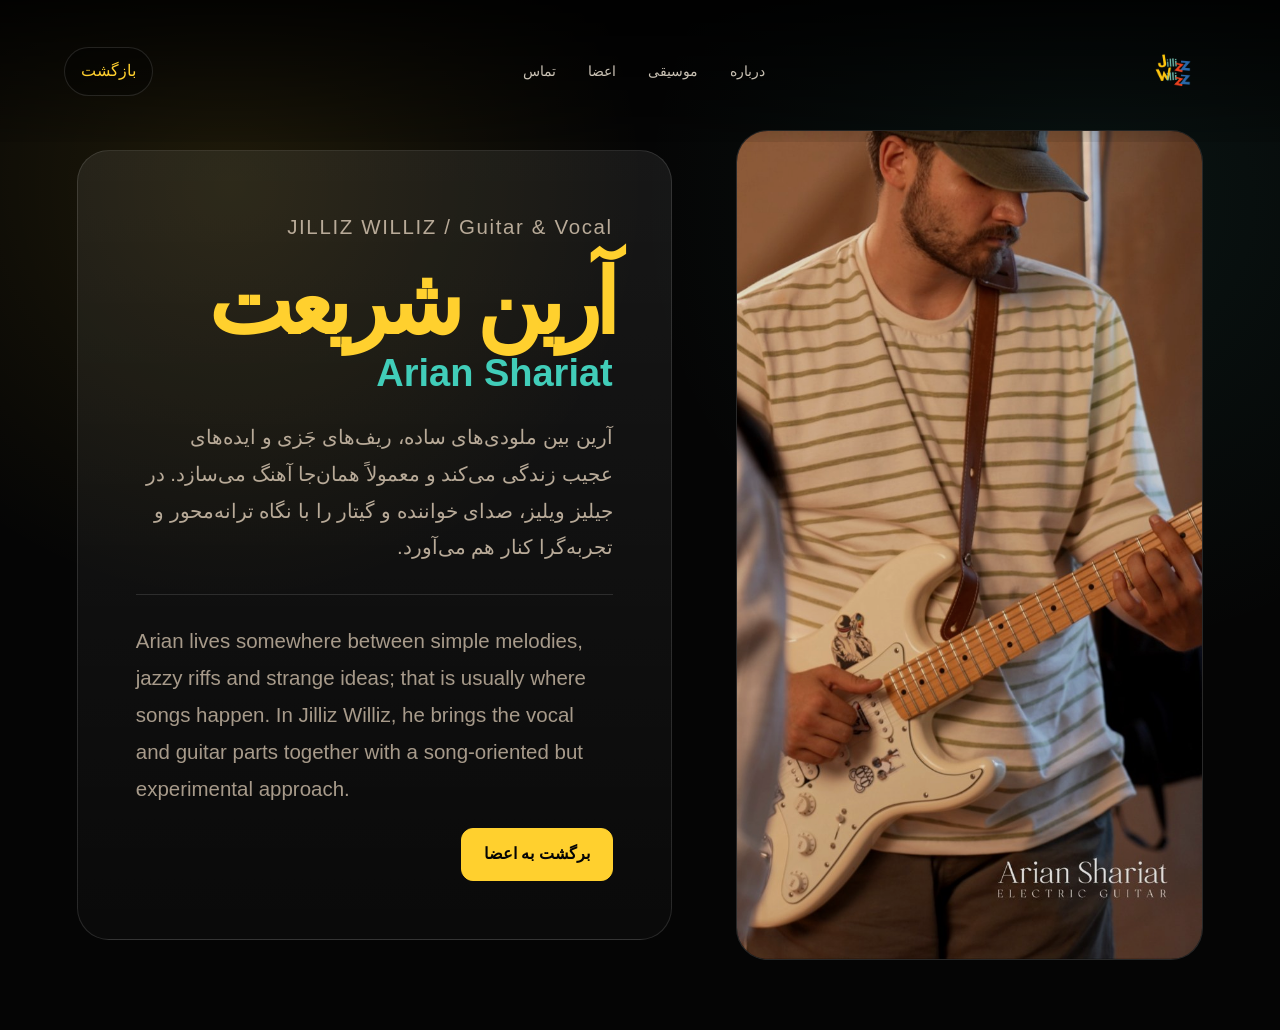
==== arian.html @ 91492f84 "Implement demo website" ====
<!doctype html>
<html lang="fa" dir="rtl">
<head>
  <meta charset="utf-8" />
  <meta name="viewport" content="width=device-width, initial-scale=1" />
  <title>Arian Shariat | Jilliz Williz</title>
  <link rel="stylesheet" href="style.css" />
</head>
<body class="bio-page">
  <header class="header">
    <a class="brand" href="index.html#home"><img src="assets/logo.png" alt="Jilliz Williz"></a>
    <nav class="nav">
      <a href="index.html#about">درباره</a>
      <a href="index.html#music">موسیقی</a>
      <a href="index.html#members">اعضا</a>
      <a href="index.html#contact">تماس</a>
    </nav>
    <a class="lang back-link" href="index.html#members">بازگشت</a>
  </header>

  <main class="member-page">
    <section class="member-hero-detail">
      <div class="member-photo-wrap">
        <img class="member-photo-large arian" src="assets/arian.jpg" alt="Arian Shariat">
      </div>

      <article class="member-bio-card">
        <p class="eyebrow">JILLIZ WILLIZ / Guitar & Vocal</p>
        <h1>آرین شریعت</h1>
        <h2>Arian Shariat</h2>
        <p>آرین بین ملودی‌های ساده، ریف‌های جَزی و ایده‌های عجیب زندگی می‌کند و معمولاً همان‌جا آهنگ می‌سازد. در جیلیز ویلیز، صدای خواننده و گیتار را با نگاه ترانه‌محور و تجربه‌گرا کنار هم می‌آورد.</p>
        <div class="bio-divider"></div>
        <p class="english-text">Arian lives somewhere between simple melodies, jazzy riffs and strange ideas; that is usually where songs happen. In Jilliz Williz, he brings the vocal and guitar parts together with a song-oriented but experimental approach.</p>
        <a class="button primary" href="index.html#members">برگشت به اعضا</a>
      </article>
    </section>
  </main>
</body>
</html>
---- style.css ----
@font-face{font-family:SiteSans;src:local(Tahoma)}
:root{
  --bg:#050505;
  --panel:#0c0c0b;
  --text:#f4eadb;
  --muted:#b8aa98;
  --line:rgba(255,255,255,.12);
  --yellow:#ffd02e;
  --cyan:#41cdb9;
  --red:#ff4b2e;
  --blue:#2b76c9;
}
*{box-sizing:border-box}
html{scroll-behavior:smooth}
body{margin:0;background:var(--bg);color:var(--text);font-family:SiteSans,Arial,sans-serif;line-height:1.8}
body.en{direction:ltr}
a{text-decoration:none;color:inherit}
.header{
  position:fixed;inset:0 0 auto 0;z-index:20;
  display:flex;align-items:center;justify-content:space-between;
  padding:18px clamp(20px,5vw,78px);
  background:linear-gradient(to bottom,rgba(0,0,0,.78),rgba(0,0,0,.08));
}
.brand img{width:82px;display:block}
.nav{display:flex;gap:32px;font-size:14px;color:rgba(244,234,219,.82)}
.nav a:hover{color:var(--yellow)}
.lang{background:rgba(0,0,0,.35);color:var(--yellow);border:1px solid var(--line);border-radius:999px;padding:9px 16px;cursor:pointer}
.hero{position:relative;min-height:100vh;display:flex;align-items:center;overflow:hidden}
.hero-bg{position:absolute;inset:0;background:url('assets/hero.jpg') center center/cover no-repeat}
.hero-overlay{
  position:absolute;inset:0;
  background:
    linear-gradient(90deg,rgba(0,0,0,.92) 0%,rgba(0,0,0,.44) 44%,rgba(0,0,0,.84) 100%),
    linear-gradient(to top,#050505 0%,rgba(5,5,5,.25) 36%,transparent 70%);
}
html[dir="rtl"] .hero-overlay{
  background:
    linear-gradient(270deg,rgba(0,0,0,.92) 0%,rgba(0,0,0,.44) 44%,rgba(0,0,0,.84) 100%),
    linear-gradient(to top,#050505 0%,rgba(5,5,5,.25) 36%,transparent 70%);
}
.hero-content{position:relative;z-index:2;width:min(620px,calc(100% - 40px));margin-inline:clamp(20px,7vw,110px);padding-top:88px}
.kicker,.eyebrow{margin:0 0 12px;color:var(--yellow);font-size:13px;letter-spacing:.08em}
h1{font-size:clamp(54px,8vw,116px);line-height:1.02;letter-spacing:-.07em;margin:0 0 18px}
.accent{color:var(--cyan);text-shadow:3px 3px 0 rgba(255,75,46,.9)}
.lead{max-width:520px;margin:0;color:#eadfce;font-size:clamp(17px,2vw,21px)}
.actions{display:flex;gap:12px;flex-wrap:wrap;margin-top:30px}
.button,.track-links a,.contact-links a{
  display:inline-flex;align-items:center;justify-content:center;
  padding:11px 22px;border-radius:12px;border:1px solid var(--line);
  background:rgba(255,255,255,.055);transition:.2s ease
}
.button:hover,.track-links a:hover,.contact-links a:hover{transform:translateY(-2px);border-color:rgba(255,208,46,.5)}
.button.primary{background:var(--yellow);border-color:var(--yellow);color:#050505;font-weight:700}
.social{position:absolute;z-index:3;inset-inline-end:clamp(20px,5vw,70px);top:42%;display:flex;flex-direction:column;gap:12px;align-items:center;color:var(--muted);font-size:13px}
.social a{width:42px;height:42px;border:1px solid var(--line);border-radius:50%;display:grid;place-items:center;font-size:0}
.social a::first-letter{font-size:15px;color:var(--yellow)}
.section{padding:clamp(70px,8vw,118px) clamp(20px,6vw,96px);border-top:1px solid var(--line)}
.section h2{font-size:clamp(34px,5vw,72px);line-height:1.12;letter-spacing:-.05em;margin:0 0 24px}
.about p:last-child{max-width:980px;color:var(--muted);font-size:clamp(18px,2vw,23px)}
.tracks{display:grid;grid-template-columns:repeat(2,minmax(0,1fr));gap:18px}
.track{border:1px solid var(--line);background:linear-gradient(180deg,rgba(255,255,255,.07),rgba(255,255,255,.025));border-radius:24px;padding:30px}
.marker{display:block;width:18px;height:18px;border-radius:50%;margin-bottom:14px}
.yellow{background:var(--yellow)}.blue{background:var(--blue)}
.track h3{font-size:34px;line-height:1.1;margin:0 0 10px}.track p{color:var(--muted)}
.track-links{display:flex;gap:10px;flex-wrap:wrap}.track-links a{padding:8px 14px;border-radius:999px}
.members-grid{display:grid;grid-template-columns:repeat(5,minmax(0,1fr));gap:16px}
.member{border:1px solid var(--line);border-radius:22px;overflow:hidden;background:var(--panel);transition:.25s}
.member:hover{transform:translateY(-5px);border-color:rgba(255,208,46,.42)}
.member img{width:100%;height:265px;object-fit:cover;display:block;filter:saturate(.9) brightness(.82)}
.member-copy{padding:18px}
.member h3{margin:0 0 2px;font-size:22px;color:var(--text)}
.member b{color:var(--yellow);font-size:13px}
.member p{margin:12px 0 0;color:var(--muted);font-size:14px}
.contact{text-align:center;background:#090909}
.contact-links{display:flex;justify-content:center;gap:12px;flex-wrap:wrap}
footer{border-top:1px solid var(--line);padding:24px clamp(20px,6vw,96px);display:flex;align-items:center;justify-content:space-between;color:var(--muted)}
footer img{width:62px}
@media(max-width:1100px){.members-grid{grid-template-columns:repeat(2,1fr)}.tracks{grid-template-columns:1fr}.social{display:none}.hero-overlay{background:rgba(0,0,0,.66)!important}.nav{display:none}}
@media(max-width:620px){.brand img{width:64px}.header{padding:14px 20px}.hero-content{padding-top:70px}h1{font-size:54px}.section{padding:70px 20px}.members-grid{grid-template-columns:1fr}.member img{height:360px}footer{flex-direction:column;gap:12px}}


/* v4 edits: better portrait crops + biography buttons/details */
.member img.portrait{
  object-fit: cover;
  object-position: center 18%;
  height: 330px;
}
.member img.arian{object-position:center 16%}
.member img.sepehr{object-position:center 14%}
.member img.mahan{object-position:center 12%}
.member img.navid{object-position:center 15%}
.member img.saleh{object-position:center 12%}

.bio-button{
  display:inline-flex;
  margin-top:16px;
  padding:9px 15px;
  border:1px solid var(--line);
  border-radius:999px;
  color:#050505;
  background:var(--yellow);
  font-size:13px;
  font-weight:700;
  transition:.2s ease;
}
.bio-button:hover{transform:translateY(-2px)}

.bio-list{
  margin-top:34px;
  display:grid;
  gap:14px;
}
.bio-detail{
  scroll-margin-top:110px;
  border:1px solid var(--line);
  border-radius:22px;
  background:linear-gradient(180deg,rgba(255,255,255,.065),rgba(255,255,255,.025));
  padding:26px;
}
.bio-detail span{
  color:var(--yellow);
  font-size:13px;
}
.bio-detail h3{
  margin:6px 0 10px;
  font-size:30px;
  line-height:1.2;
}
.bio-detail p{
  color:var(--muted);
  max-width:900px;
  margin:0;
}
@media(max-width:620px){
  .member img.portrait{height:420px;object-position:center 12%}
}


/* v5 edits: separate member biography pages */
.member img.portrait{
  height: 360px;
  object-fit: cover;
  object-position: center 10%;
}

.member img.arian{object-position:center 12%}
.member img.sepehr{object-position:center 8%}
.member img.mahan{object-position:center 8%}
.member img.navid{object-position:center 10%}
.member img.saleh{object-position:center 8%}

.bio-page{
  background:
    radial-gradient(circle at 18% 18%, rgba(255,208,46,.10), transparent 26rem),
    radial-gradient(circle at 85% 20%, rgba(65,205,185,.08), transparent 28rem),
    var(--bg);
}

.member-page{
  min-height:100vh;
  padding:130px clamp(20px,6vw,96px) 70px;
}

.member-hero-detail{
  display:grid;
  grid-template-columns:minmax(300px, 0.88fr) minmax(320px, 1.12fr);
  gap:clamp(24px,5vw,72px);
  align-items:center;
  max-width:1240px;
  margin:0 auto;
}

.member-photo-wrap{
  border:1px solid var(--line);
  border-radius:32px;
  overflow:hidden;
  background:#0b0b0b;
  min-height:620px;
}

.member-photo-large{
  width:100%;
  height:100%;
  min-height:620px;
  object-fit:cover;
  object-position:center 8%;
  display:block;
  filter:saturate(.92) brightness(.88);
}

.member-photo-large.arian{object-position:center 8%}
.member-photo-large.sepehr{object-position:center 6%}
.member-photo-large.mahan{object-position:center 5%}
.member-photo-large.navid{object-position:center 8%}
.member-photo-large.saleh{object-position:center 5%}

.member-bio-card{
  border:1px solid var(--line);
  border-radius:32px;
  background:linear-gradient(180deg,rgba(255,255,255,.075),rgba(255,255,255,.025));
  padding:clamp(28px,5vw,58px);
}

.member-bio-card h1{
  font-size:clamp(46px,7vw,92px);
  margin:0;
  color:var(--yellow);
  text-shadow:none;
}

.member-bio-card h2{
  margin:4px 0 24px;
  color:var(--cyan);
  font-size:clamp(24px,3vw,38px);
  line-height:1.1;
}

.member-bio-card p{
  color:var(--muted);
  font-size:clamp(17px,1.6vw,21px);
  max-width:720px;
}

.english-text{
  direction:ltr;
  text-align:left;
  opacity:.9;
}

.bio-divider{
  height:1px;
  background:var(--line);
  margin:28px 0;
}

.back-link{
  display:inline-flex;
  align-items:center;
  justify-content:center;
  text-decoration:none;
}

@media(max-width:900px){
  .member-hero-detail{grid-template-columns:1fr}
  .member-photo-wrap,.member-photo-large{min-height:520px}
  .member-page{padding-top:110px}
}

@media(max-width:620px){
  .member img.portrait{height:430px;object-position:center 7%}
  .member-photo-wrap,.member-photo-large{min-height:500px}
  .member-bio-card{border-radius:24px}
}


/* v9 edits */
.hero-content-up{
  transform: translateY(-46px);
}
.social a.social-icon{
  width:46px;
  height:46px;
  font-size:initial;
  color:var(--text);
}
.social a.social-icon::first-letter{font-size:0}
.social-icon svg{
  width:22px;
  height:22px;
  fill:currentColor;
}
.social-icon.telegram{
  color:#3ab7ff;
}
.social-icon.instagram{
  color:#ff4aa2;
}
.track h3{
  margin-bottom:20px;
}
@media(max-width:620px){
  .hero-content-up{
    transform: translateY(-26px);
  }
}
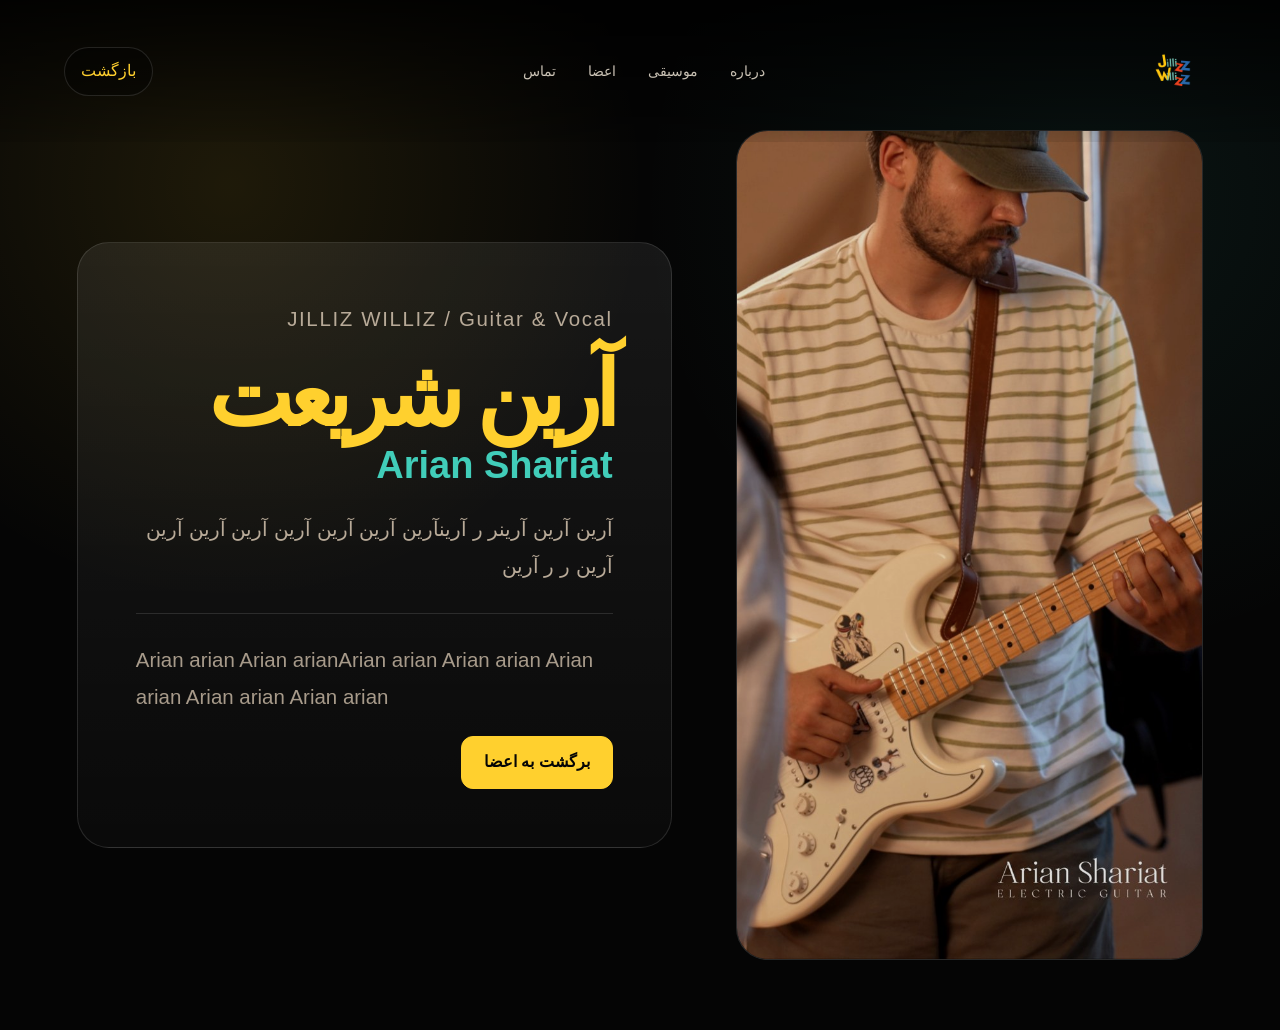
==== commit 74d3cfc0: "Add files via upload" ====
--- a/arian.html
+++ b/arian.html
@@ -28,9 +28,9 @@
         <p class="eyebrow">JILLIZ WILLIZ / Guitar & Vocal</p>
         <h1>آرین شریعت</h1>
         <h2>Arian Shariat</h2>
-        <p>آرین بین ملودی‌های ساده، ریف‌های جَزی و ایده‌های عجیب زندگی می‌کند و معمولاً همان‌جا آهنگ می‌سازد. در جیلیز ویلیز، صدای خواننده و گیتار را با نگاه ترانه‌محور و تجربه‌گرا کنار هم می‌آورد.</p>
+        <p>آرین آرین آرینر ر آرینآرین آرین آرین آرین آرین آرین آرین آرین ر ر آرین</p>
         <div class="bio-divider"></div>
-        <p class="english-text">Arian lives somewhere between simple melodies, jazzy riffs and strange ideas; that is usually where songs happen. In Jilliz Williz, he brings the vocal and guitar parts together with a song-oriented but experimental approach.</p>
+        <p class="english-text">Arian arian Arian arianArian arian Arian arian Arian arian Arian arian Arian arian</p>
         <a class="button primary" href="index.html#members">برگشت به اعضا</a>
       </article>
     </section>
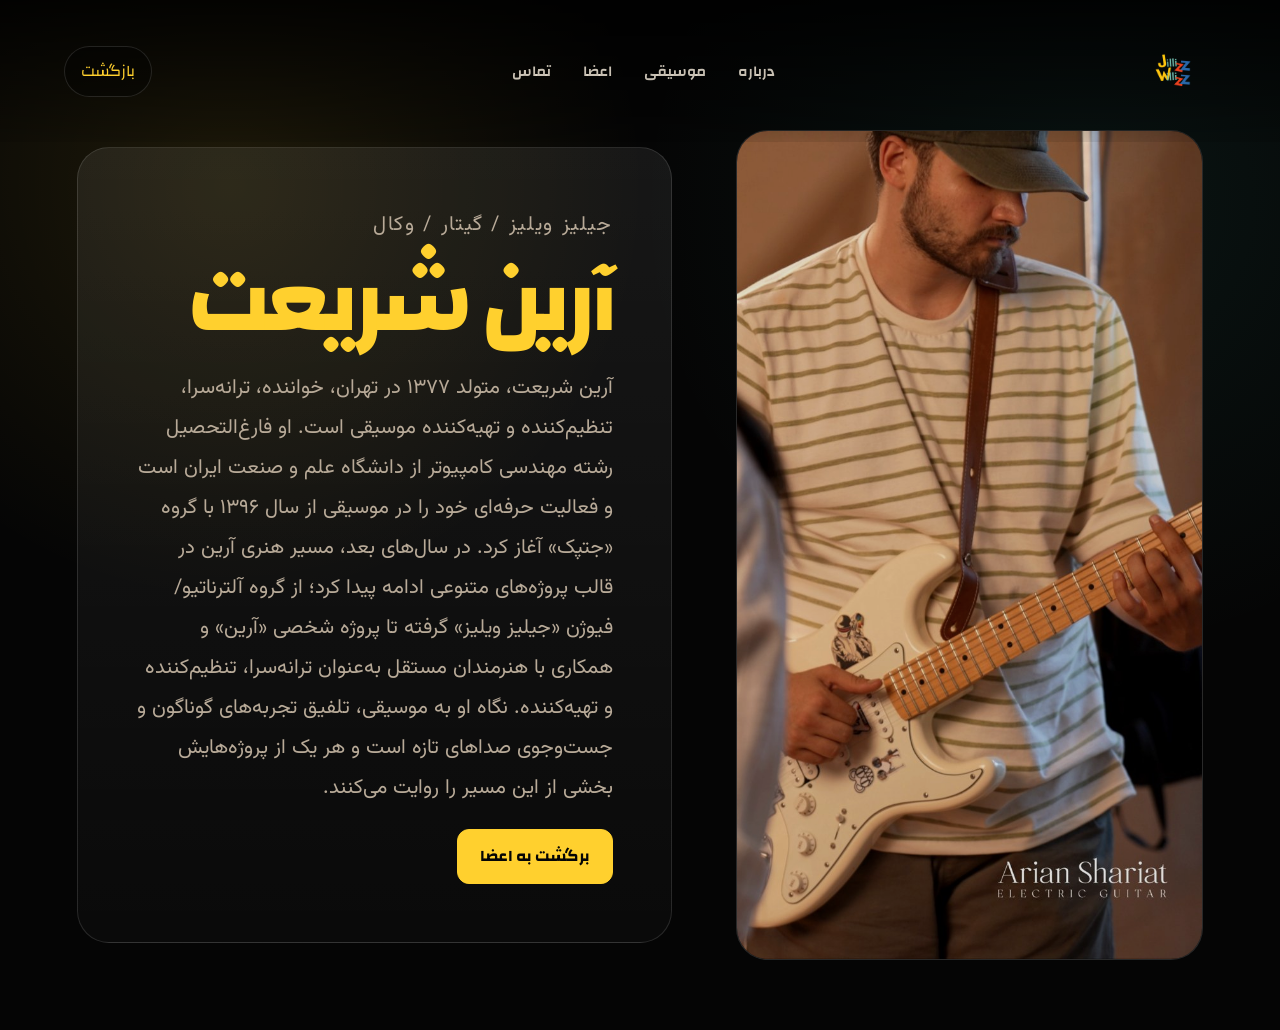
==== commit 1a414557: "Implement website v3" ====
--- a/arian.html
+++ b/arian.html
@@ -15,7 +15,7 @@
       <a href="index.html#members">اعضا</a>
       <a href="index.html#contact">تماس</a>
     </nav>
-    <a class="lang back-link" href="index.html#members">بازگشت</a>
+    <a class="back-link" href="index.html#members">بازگشت</a>
   </header>
 
   <main class="member-page">
@@ -25,12 +25,11 @@
       </div>
 
       <article class="member-bio-card">
-        <p class="eyebrow">JILLIZ WILLIZ / Guitar & Vocal</p>
+        <p class="eyebrow">جیلیز ویلیز / گیتار / وکال</p>
         <h1>آرین شریعت</h1>
-        <h2>Arian Shariat</h2>
-        <p>آرین آرین آرینر ر آرینآرین آرین آرین آرین آرین آرین آرین آرین ر ر آرین</p>
-        <div class="bio-divider"></div>
-        <p class="english-text">Arian arian Arian arianArian arian Arian arian Arian arian Arian arian Arian arian</p>
+<p>آرین شریعت، متولد ۱۳۷۷ در تهران، خواننده، ترانه‌سرا، تنظیم‌کننده و تهیه‌کننده موسیقی است. او فارغ‌التحصیل رشته مهندسی کامپیوتر از دانشگاه علم و صنعت ایران است و فعالیت حرفه‌ای خود را در موسیقی از سال ۱۳۹۶ با گروه «جتپک» آغاز کرد.
+
+در سال‌های بعد، مسیر هنری آرین در قالب پروژه‌های متنوعی ادامه پیدا کرد؛ از گروه آلترناتیو/فیوژن «جیلیز ویلیز» گرفته تا پروژه شخصی «آرین» و همکاری با هنرمندان مستقل به‌عنوان ترانه‌سرا، تنظیم‌کننده و تهیه‌کننده. نگاه او به موسیقی، تلفیق تجربه‌های گوناگون و جست‌وجوی صداهای تازه است و هر یک از پروژه‌هایش بخشی از این مسیر را روایت می‌کنند.</p>
         <a class="button primary" href="index.html#members">برگشت به اعضا</a>
       </article>
     </section>
--- a/style.css
+++ b/style.css
@@ -1,4 +1,5 @@
-@font-face{font-family:SiteSans;src:local(Tahoma)}
+@import url('https://fonts.googleapis.com/css2?family=Changa:wght@400;500;600;700;800&family=Vazirmatn:wght@300;400;500;600;700;800;900&display=swap');
+
 :root{
   --bg:#050505;
   --panel:#0c0c0b;
@@ -12,7 +13,7 @@
 }
 *{box-sizing:border-box}
 html{scroll-behavior:smooth}
-body{margin:0;background:var(--bg);color:var(--text);font-family:SiteSans,Arial,sans-serif;line-height:1.8}
+body{margin:0;background:var(--bg);color:var(--text);font-family:'Vazirmatn',Tahoma,Arial,sans-serif;line-height:1.95;font-weight:400}
 body.en{direction:ltr}
 a{text-decoration:none;color:inherit}
 .header{
@@ -283,3 +284,72 @@
     transform: translateY(-26px);
   }
 }
+
+
+/* Persian-only typography refresh */
+h1,h2,h3,.nav,.button,.bio-button,.back-link,.track h3,.member-bio-card h1{
+  font-family:'Changa','Vazirmatn',Tahoma,Arial,sans-serif;
+}
+h1{
+  font-weight:800;
+  letter-spacing:-.055em;
+}
+.section h2,.contact h2{
+  font-weight:800;
+  letter-spacing:-.035em;
+}
+.nav{
+  font-size:15px;
+  font-weight:600;
+}
+.lead,.about p:last-child,.member p,.member-bio-card p{
+  font-family:'Vazirmatn',Tahoma,Arial,sans-serif;
+}
+.member h3{
+  font-weight:800;
+}
+.member b{
+  font-family:'Vazirmatn',Tahoma,Arial,sans-serif;
+  font-weight:700;
+}
+.back-link{
+  background:rgba(0,0,0,.35);
+  color:var(--yellow);
+  border:1px solid var(--line);
+  border-radius:999px;
+  padding:9px 16px;
+  cursor:pointer;
+}
+
+
+/* header image no-face-cover update: sharp photo, faces kept away from text */
+.hero-bg{
+  background-position:center center;
+}
+
+.hero-overlay{
+  background:
+    linear-gradient(270deg,rgba(0,0,0,.94) 0%,rgba(0,0,0,.76) 31%,rgba(0,0,0,.18) 62%,rgba(0,0,0,.30) 100%),
+    linear-gradient(to top,#050505 0%,rgba(5,5,5,.22) 36%,transparent 72%) !important;
+}
+
+@media(max-width:900px){
+  .hero{
+    min-height:100vh;
+    align-items:end;
+    padding-bottom:42px;
+  }
+  .hero-bg{
+    background-size:contain;
+    background-position:center 78px;
+    background-repeat:no-repeat;
+    background-color:#050505;
+  }
+  .hero-overlay{
+    background:
+      linear-gradient(to top,#050505 0%,rgba(5,5,5,.98) 25%,rgba(5,5,5,.42) 50%,rgba(5,5,5,.08) 100%) !important;
+  }
+  .hero-content{
+    padding-top:0;
+  }
+}
